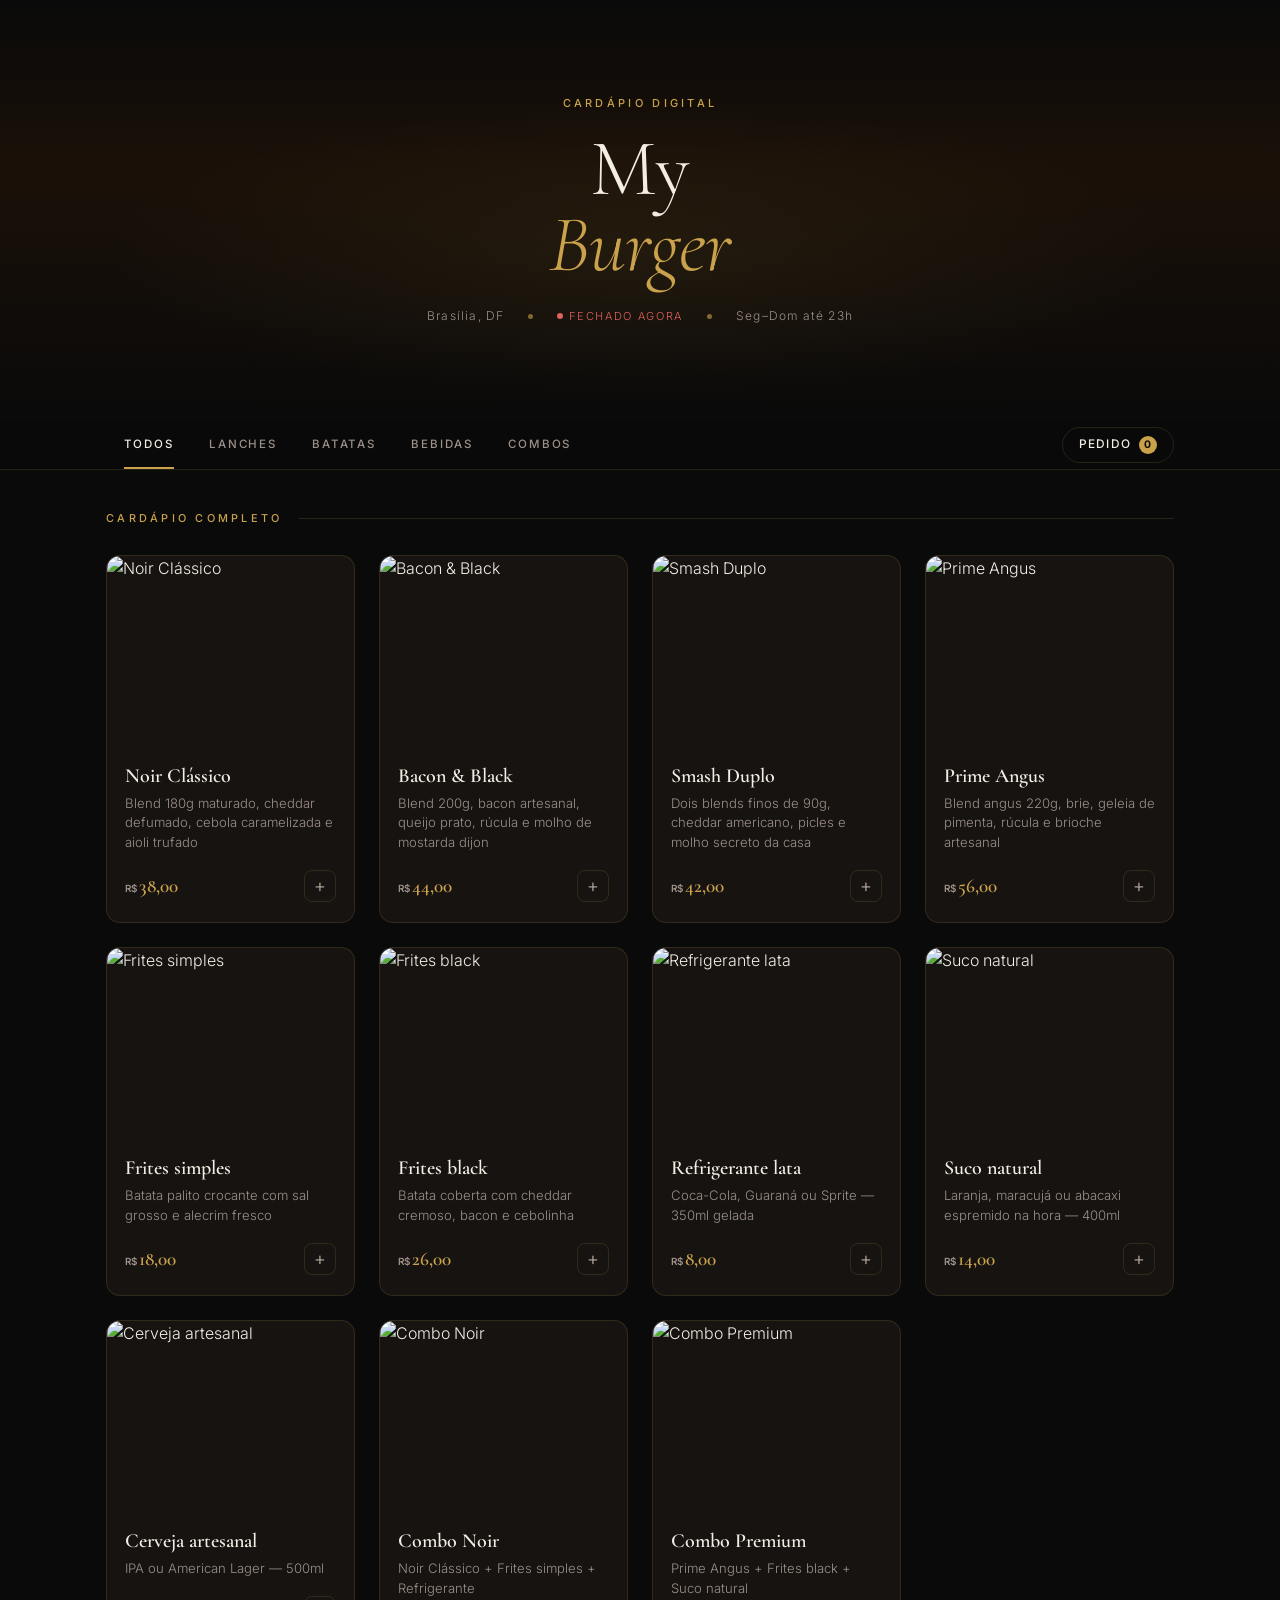
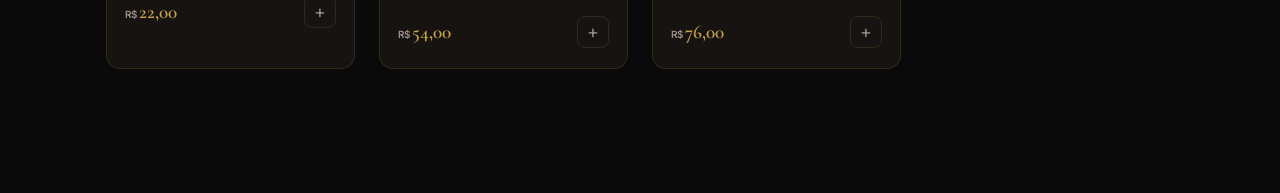
==== index.html @ 7f2b7fbd "arrumando nome" ====
<!DOCTYPE html>
<html lang="pt-br">
<head>
<meta charset="UTF-8">
<meta name="viewport" content="width=device-width, initial-scale=1.0">
<title>My Burger — Cardápio</title>
<link href="https://cdn.jsdelivr.net/npm/bootstrap@5.3.3/dist/css/bootstrap.min.css" rel="stylesheet">
<link href="https://fonts.googleapis.com/css2?family=Cormorant+Garamond:ital,wght@0,500;0,600;1,500&family=Inter:wght@300;400;500&display=swap" rel="stylesheet">
<link rel="stylesheet" href="style.css">
</head>
<body>

<section class="hero">
  <p class="hero-eyebrow">Cardápio Digital</p>
  <h1 class="hero-title">My<br><em>Burger</em></h1>
  <div class="hero-meta">
    <span>Brasília, DF</span>
    <span class="dot"></span>
    <span class="hero-status" id="status-badge">Aberto agora</span>
    <span class="dot"></span>
    <span>Seg–Dom até 23h</span>
  </div>
</section>

<div class="nav-wrap">
  <nav class="nav">
    <div class="nav-cats" id="nav-cats">
      <button class="cat-btn active" onclick="filter('todos', this)">Todos</button>
      <button class="cat-btn" onclick="filter('Lanches', this)">Lanches</button>
      <button class="cat-btn" onclick="filter('Batatas', this)">Batatas</button>
      <button class="cat-btn" onclick="filter('Bebidas', this)">Bebidas</button>
      <button class="cat-btn" onclick="filter('Combos', this)">Combos</button>
    </div>
    <button class="cart-trigger" onclick="openCart()">
      Pedido <span class="cart-count" id="cart-count">0</span>
    </button>
  </nav>
</div>

<main class="main">
  <p class="section-label" id="section-label">Cardápio completo</p>
  <div class="row g-4" id="products-grid"></div>
</main>

<div class="overlay" id="overlay" onclick="handleOverlayClick(event)">
  <div class="cart-panel" id="cart-panel">
    <div class="cart-header">
      <h2 class="cart-title">Seu pedido</h2>
      <button class="close-btn" onclick="closeCart()">×</button>
    </div>

    <div class="cart-items" id="cart-items">
      <p class="cart-empty">Nenhum item adicionado ainda.</p>
    </div>

    <div class="cart-footer">
      <div class="delivery-section">
        <p class="delivery-label">Entrega</p>
        <div class="delivery-opts">
          <button class="delivery-opt selected" id="opt-retirada" onclick="selectDelivery('retirada')">Retirar</button>
          <button class="delivery-opt" id="opt-delivery" onclick="selectDelivery('delivery')">Delivery</button>
        </div>

        <div class="endereco-block" id="endereco-block">
          <div class="cep-row">
            <input class="cep-input" type="text" id="cep-input" placeholder="CEP" maxlength="9" oninput="maskCEP(this)" onblur="buscarCEP()">
            <button class="cep-btn" onclick="buscarCEP()">Ok</button>
          </div>

          <button class="loc-btn" id="loc-btn" onclick="usarLocalizacao()">📍 Usar minha localização</button>

          <input class="cep-input full-input" type="text" id="rua-input" placeholder="Rua e bairro (preenche sozinho, mas pode editar)">

          <div class="numero-row">
            <input class="cep-input" type="text" id="numero-input" placeholder="Número">
            <input class="cep-input" type="text" id="complemento-input" placeholder="Complemento (opcional)">
          </div>
        </div>
      </div>

      <div class="payment-section">
        <p class="delivery-label">Pagamento na entrega</p>
        <div class="delivery-opts">
          <button class="delivery-opt selected" id="opt-pix" onclick="selectPayment('pix')">Pix</button>
          <button class="delivery-opt" id="opt-credito" onclick="selectPayment('credito')">Crédito</button>
          <button class="delivery-opt" id="opt-debito" onclick="selectPayment('debito')">Débito</button>
          <button class="delivery-opt" id="opt-dinheiro" onclick="selectPayment('dinheiro')">Dinheiro</button>
        </div>
        <div class="troco-row" id="troco-row">
          <input class="cep-input" type="number" id="troco-input" placeholder="Troco para quanto?">
        </div>
      </div>

      <div class="cart-total-row">
        <span class="cart-total-label">Total</span>
        <span class="cart-total-value" id="cart-total">R$ 0,00</span>
      </div>
      <button class="whats-btn" id="whats-btn" onclick="enviarWhats()" disabled>
        Enviar via WhatsApp
      </button>
    </div>
  </div>
</div>

<script src="script.js"></script>
</body>
</html>
---- style.css ----
:root{
  --ink:#0a0a0a;
  --paper:#161311;
  --paper2:#1f1b18;
  --cream:#F3EDE3;
  --muted:#9C9088;
  --gold:#C9A24B;
  --gold-light:#e3c279;
  --border:rgba(201,162,75,.16);
}
*{box-sizing:border-box;}
body{
  background:var(--ink);
  color:var(--cream);
  font-family:'Inter',sans-serif;
  font-weight:300;
  padding-bottom:60px;
}
.display{ font-family:'Cormorant Garamond',serif; }

/* ---- Hero ---- */
.hero {
  position: relative;
  height: 420px;
  background: linear-gradient(180deg, #0a0a0a 0%, #1a1008 40%, #0a0a0a 100%);
  display: flex;
  flex-direction: column;
  align-items: center;
  justify-content: center;
  text-align: center;
  overflow: hidden;
}

.hero::before {
  content: '';
  position: absolute;
  inset: 0;
  background:
    radial-gradient(ellipse 60% 50% at 50% 60%, rgba(201,168,76,0.08) 0%, transparent 70%);
}

.hero-eyebrow {
  font-family: 'Inter', sans-serif;
  font-size: 11px;
  font-weight: 500;
  letter-spacing: 0.3em;
  color: var(--gold);
  text-transform: uppercase;
  margin-bottom: 1.25rem;
  position: relative;
}

.hero-title {
  font-family: 'Cormorant Garamond', serif;
  font-size: clamp(52px, 8vw, 80px);
  font-weight: 300;
  line-height: 0.95;
  letter-spacing: -0.01em;
  color: var(--cream);
  position: relative;
  margin-bottom: 1.5rem;
}

.hero-title em {
  font-style: italic;
  color: var(--gold);
}

.hero-meta {
  display: flex;
  align-items: center;
  gap: 1.5rem;
  font-size: 12px;
  color: var(--muted);
  letter-spacing: 0.1em;
  position: relative;
}

.hero-meta .dot {
  width: 5px;
  height: 5px;
  border-radius: 50%;
  background: var(--gold);
  opacity: 0.6;
}

.hero-status {
  display: flex;
  align-items: center;
  gap: 6px;
  color: #5adb8a;
  font-size: 11px;
  letter-spacing: 0.15em;
  text-transform: uppercase;
  transition: color .3s;
}

.hero-status::before {
  content: '';
  width: 6px;
  height: 6px;
  border-radius: 50%;
  background: currentColor;
  animation: pulse 2s infinite;
}

.hero-status.fechado {
  color: #e0615c;
}

.hero-status.fechado::before {
  animation: none;
  opacity: 1;
}

@keyframes pulse {
  0%, 100% { opacity: 1; }
  50% { opacity: 0.3; }
}

/* ---- Nav + filtro de categorias ---- */
.nav-wrap{
  position:sticky;
  top:0;
  z-index:100;
  background:rgba(10,10,10,.94);
  backdrop-filter:blur(10px);
  border-bottom:1px solid var(--border);
}
.nav{
  max-width:1100px;
  margin:0 auto;
  display:flex;
  align-items:center;
  justify-content:space-between;
  padding:0 1rem;
}
.nav-cats{
  display:flex;
  overflow-x:auto;
  scrollbar-width:none;
}
.nav-cats::-webkit-scrollbar{ display:none; }
.cat-btn{
  padding:1rem 1.1rem;
  background:none;
  border:none;
  color:var(--muted);
  font-size:.72rem;
  font-weight:500;
  letter-spacing:.16em;
  text-transform:uppercase;
  cursor:pointer;
  white-space:nowrap;
  position:relative;
  transition:color .2s;
}
.cat-btn::after{
  content:'';
  position:absolute;
  bottom:0; left:1.1rem; right:1.1rem;
  height:2px;
  background:var(--gold);
  transform:scaleX(0);
  transition:transform .25s;
}
.cat-btn.active, .cat-btn:hover{ color:var(--cream); }
.cat-btn.active::after{ transform:scaleX(1); }

.cart-trigger{
  display:flex;
  align-items:center;
  gap:8px;
  background:none;
  border:1px solid var(--border);
  color:var(--cream);
  padding:8px 16px;
  border-radius:999px;
  font-size:.74rem;
  font-weight:500;
  letter-spacing:.1em;
  text-transform:uppercase;
  cursor:pointer;
  flex-shrink:0;
  margin-left:1rem;
  transition:.2s;
}
.cart-trigger:hover{ border-color:var(--gold); color:var(--gold); }
.cart-count{
  background:var(--gold);
  color:var(--ink);
  border-radius:50%;
  width:18px; height:18px;
  font-size:.65rem;
  font-weight:700;
  display:inline-flex;
  align-items:center;
  justify-content:center;
}

/* ---- Grid de produtos ---- */
.main{
  max-width:1100px;
  margin:0 auto;
  padding:2.5rem 1rem 4rem;
}
.section-label{
  font-size:.68rem;
  font-weight:500;
  letter-spacing:.3em;
  text-transform:uppercase;
  color:var(--gold);
  margin-bottom:1.75rem;
  display:flex;
  align-items:center;
  gap:1rem;
}
.section-label::after{
  content:'';
  flex:1;
  height:1px;
  background:var(--border);
}

.product-card{
  background:var(--paper);
  border-radius:14px;
  overflow:hidden;
  height:100%;
  border:1px solid var(--border);
  cursor:pointer;
  transition:transform .25s ease, border-color .25s ease;
}
.product-card:hover{
  transform:translateY(-4px);
  border-color:rgba(201,162,75,.4);
  background:var(--paper2);
}
.product-img{
  width:100%;
  height:190px;
  object-fit:cover;
  display:block;
}
.product-body{ padding:18px 18px 20px; }
.product-name{
  font-family:'Cormorant Garamond',serif;
  font-size:1.25rem;
  font-weight:600;
  margin:0 0 6px;
}
.product-desc{
  font-size:.82rem;
  color:var(--muted);
  line-height:1.5;
  margin-bottom:1.1rem;
}
.product-footer{
  display:flex;
  align-items:center;
  justify-content:space-between;
}
.product-price{
  font-family:'Cormorant Garamond',serif;
  font-size:1.2rem;
  color:var(--gold);
  font-weight:600;
}
.product-price small{
  font-family:'Inter',sans-serif;
  font-size:.62rem;
  color:var(--muted);
  margin-right:2px;
}
.add-btn{
  width:32px; height:32px;
  border:1px solid var(--border);
  background:none;
  color:var(--muted);
  border-radius:8px;
  font-size:18px;
  cursor:pointer;
  display:flex;
  align-items:center;
  justify-content:center;
  transition:.2s;
  line-height:1;
}
.add-btn:hover{
  border-color:var(--gold);
  color:var(--gold);
  background:rgba(201,162,75,.08);
}

/* ---- Carrinho (overlay lateral) ---- */
.overlay{
  position:fixed; inset:0;
  background:rgba(0,0,0,.7);
  z-index:200;
  display:flex;
  justify-content:flex-end;
  opacity:0;
  pointer-events:none;
  transition:opacity .3s;
}
.overlay.open{ opacity:1; pointer-events:all; }
.cart-panel{
  background:var(--paper);
  width:min(420px,100vw);
  height:100%;
  padding:2rem;
  display:flex;
  flex-direction:column;
  transform:translateX(100%);
  transition:transform .35s cubic-bezier(.4,0,.2,1);
  border-left:1px solid var(--border);
  overflow-y:auto;
}
.overlay.open .cart-panel{ transform:translateX(0); }
.cart-header{
  display:flex;
  align-items:center;
  justify-content:space-between;
  margin-bottom:1.75rem;
  padding-bottom:1.25rem;
  border-bottom:1px solid var(--border);
}
.cart-title{ font-family:'Cormorant Garamond',serif; font-size:1.5rem; font-weight:600; }
.close-btn{
  background:none;
  border:1px solid var(--border);
  color:var(--muted);
  width:32px; height:32px;
  border-radius:8px;
  cursor:pointer;
  font-size:18px;
  display:flex;
  align-items:center;
  justify-content:center;
  transition:.2s;
}
.close-btn:hover{ border-color:var(--gold); color:var(--gold); }
.cart-items{ flex:1; }
.cart-item{
  display:flex;
  justify-content:space-between;
  align-items:flex-start;
  gap:1rem;
  padding:1rem 0;
  border-bottom:1px solid var(--border);
}
.cart-item-name{ font-family:'Cormorant Garamond',serif; font-size:1.05rem; margin-bottom:2px; }
.cart-item-price{ font-size:.78rem; color:var(--gold); }
.remove-btn{
  background:none; border:none;
  color:var(--muted);
  cursor:pointer;
  font-size:16px;
  transition:.2s;
}
.remove-btn:hover{ color:#e05c5c; }
.cart-empty{
  text-align:center;
  padding:3rem 0;
  color:var(--muted);
  font-size:.85rem;
}
.cart-footer{
  padding-top:1.25rem;
  border-top:1px solid var(--border);
  margin-top:1rem;
}
.delivery-section{ margin-top:1.25rem; padding-top:1.25rem; border-top:1px solid var(--border); }
.delivery-label{
  font-size:.68rem;
  letter-spacing:.2em;
  text-transform:uppercase;
  color:var(--muted);
  margin-bottom:.6rem;
}
.delivery-opts{ display:flex; gap:8px; margin-bottom:.85rem; flex-wrap:wrap; }
.delivery-opt{
  flex:1;
  min-width:70px;
  padding:9px;
  border:1px solid var(--border);
  background:none;
  color:var(--muted);
  font-size:.75rem;
  letter-spacing:.06em;
  text-transform:uppercase;
  cursor:pointer;
  border-radius:8px;
  transition:.2s;
}
.delivery-opt.selected{
  border-color:var(--gold);
  color:var(--gold);
  background:rgba(201,162,75,.08);
}

/* ---- Bloco de endereço (CEP, localização, rua, número) ---- */
.endereco-block{
  display:none;
  flex-direction:column;
  gap:8px;
}
.endereco-block.visible{ display:flex; }

.cep-row{ display:flex; gap:8px; }
.cep-input{
  flex:1;
  background:var(--ink);
  border:1px solid var(--border);
  color:var(--cream);
  padding:9px 11px;
  font-size:.85rem;
  border-radius:8px;
  outline:none;
}
.cep-input:focus{ border-color:var(--gold); }
.cep-input::placeholder{ color:var(--muted); }
.full-input{ width:100%; }
.numero-row{ display:flex; gap:8px; }

.cep-btn{
  background:none;
  border:1px solid var(--border);
  color:var(--muted);
  padding:9px 13px;
  font-size:.75rem;
  border-radius:8px;
  cursor:pointer;
  text-transform:uppercase;
}
.cep-btn:hover{ border-color:var(--gold); color:var(--gold); }

.loc-btn{
  width:100%;
  background:rgba(201,162,75,.08);
  border:1px dashed var(--border);
  color:var(--gold);
  padding:9px 12px;
  font-size:.78rem;
  font-weight:500;
  border-radius:8px;
  cursor:pointer;
  transition:.2s;
}
.loc-btn:hover{ background:rgba(201,162,75,.16); border-color:var(--gold); }

.cart-total-row{
  display:flex;
  justify-content:space-between;
  align-items:baseline;
  margin-bottom:1.25rem;
}
.cart-total-label{ font-size:.7rem; letter-spacing:.15em; text-transform:uppercase; color:var(--muted); }
.cart-total-value{ font-family:'Cormorant Garamond',serif; font-size:1.7rem; color:var(--gold); }
.whats-btn{
  width:100%;
  background:var(--gold);
  color:var(--ink);
  border:none;
  padding:14px;
  font-size:.78rem;
  font-weight:600;
  letter-spacing:.16em;
  text-transform:uppercase;
  cursor:pointer;
  border-radius:999px;
  transition:.2s;
}
.whats-btn:hover{ background:var(--gold-light); }
.whats-btn:disabled{ opacity:.3; cursor:not-allowed; }

@media (max-width:600px){
  .hero{ height:auto; padding:54px 16px 28px; }
  .hero-title{ font-size:44px; }
  .cat-btn{ padding:1rem .7rem; font-size:.68rem; }
}
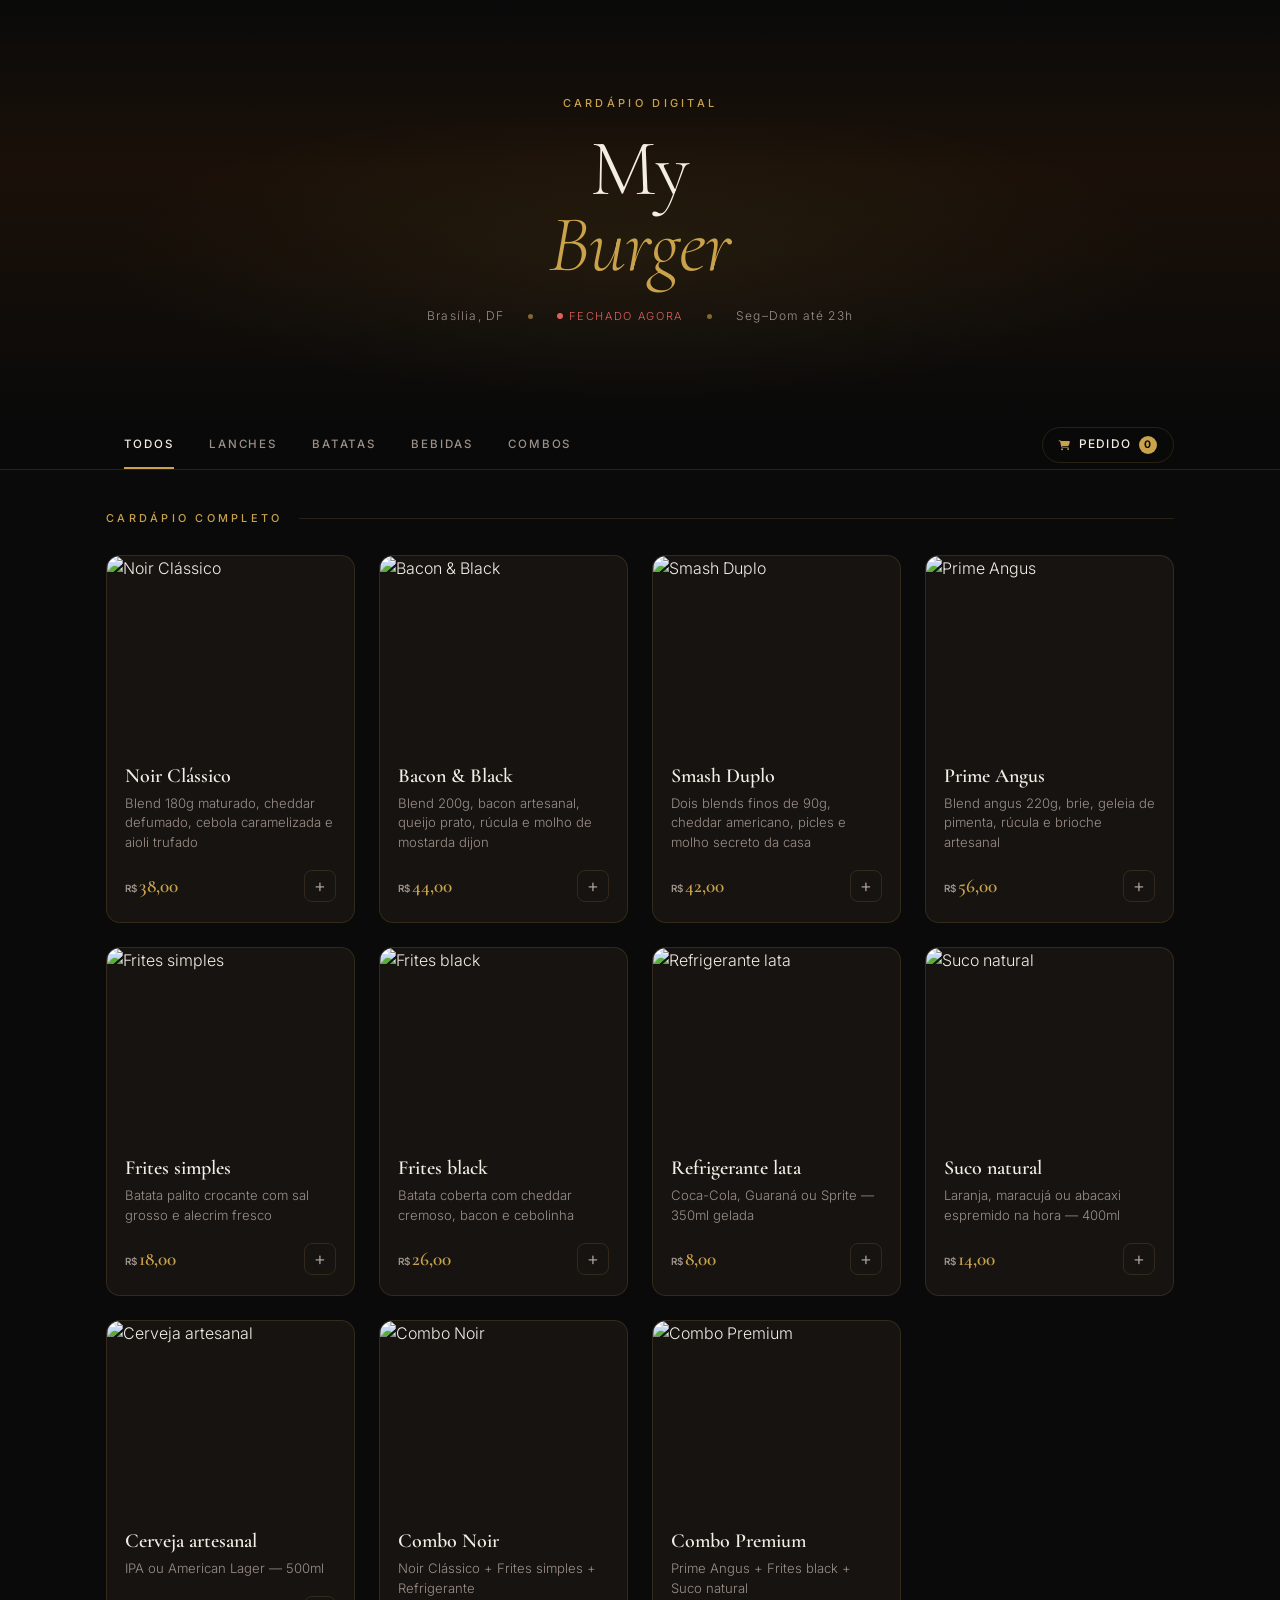
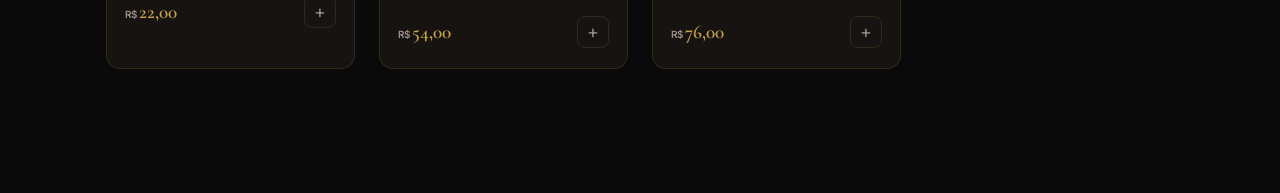
==== commit 3253ebfd: "stayle: add icon" ====
--- a/index.html
+++ b/index.html
@@ -6,6 +6,7 @@
 <title>My Burger — Cardápio</title>
 <link href="https://cdn.jsdelivr.net/npm/bootstrap@5.3.3/dist/css/bootstrap.min.css" rel="stylesheet">
 <link href="https://fonts.googleapis.com/css2?family=Cormorant+Garamond:ital,wght@0,500;0,600;1,500&family=Inter:wght@300;400;500&display=swap" rel="stylesheet">
+<link rel="stylesheet" href="https://cdnjs.cloudflare.com/ajax/libs/font-awesome/6.5.1/css/all.min.css">
 <link rel="stylesheet" href="style.css">
 </head>
 <body>
@@ -31,8 +32,11 @@
       <button class="cat-btn" onclick="filter('Bebidas', this)">Bebidas</button>
       <button class="cat-btn" onclick="filter('Combos', this)">Combos</button>
     </div>
+    <div class="scroll-fade" aria-hidden="true">›</div>
     <button class="cart-trigger" onclick="openCart()">
-      Pedido <span class="cart-count" id="cart-count">0</span>
+      <i class="fa-solid fa-cart-shopping"></i>
+      <span class="cart-trigger-text">Pedido</span>
+      <span class="cart-count" id="cart-count">0</span>
     </button>
   </nav>
 </div>
--- a/style.css
+++ b/style.css
@@ -139,6 +139,8 @@
   display:flex;
   overflow-x:auto;
   scrollbar-width:none;
+  min-width:0;
+  flex:1;
 }
 .nav-cats::-webkit-scrollbar{ display:none; }
 .cat-btn{
@@ -167,6 +169,28 @@
 .cat-btn.active, .cat-btn:hover{ color:var(--cream); }
 .cat-btn.active::after{ transform:scaleX(1); }
 
+.scroll-fade{
+  display:none;
+  position:relative;
+  flex-shrink:0;
+  width:30px;
+  margin-left:-30px;
+  align-self:stretch;
+  align-items:center;
+  justify-content:flex-end;
+  padding-right:2px;
+  background:linear-gradient(to right, transparent, var(--ink) 70%);
+  color:var(--gold);
+  font-size:16px;
+  pointer-events:none;
+  z-index:2;
+  animation:nudge 1.6s ease-in-out infinite;
+}
+@keyframes nudge{
+  0%, 100% { transform:translateX(0); opacity:.7; }
+  50% { transform:translateX(3px); opacity:1; }
+}
+
 .cart-trigger{
   display:flex;
   align-items:center;
@@ -186,6 +210,7 @@
   transition:.2s;
 }
 .cart-trigger:hover{ border-color:var(--gold); color:var(--gold); }
+.cart-trigger i{ color:var(--gold); font-size:.85em; }
 .cart-count{
   background:var(--gold);
   color:var(--ink);
@@ -477,5 +502,8 @@
 @media (max-width:600px){
   .hero{ height:auto; padding:54px 16px 28px; }
   .hero-title{ font-size:44px; }
-  .cat-btn{ padding:1rem .7rem; font-size:.68rem; }
+  .cat-btn{ padding:1rem .65rem; font-size:.7rem; letter-spacing:.05em; }
+  .scroll-fade{ display:flex; }
+  .cart-trigger-text{ display:none; }
+  .cart-trigger{ padding:8px 12px; }
 }
